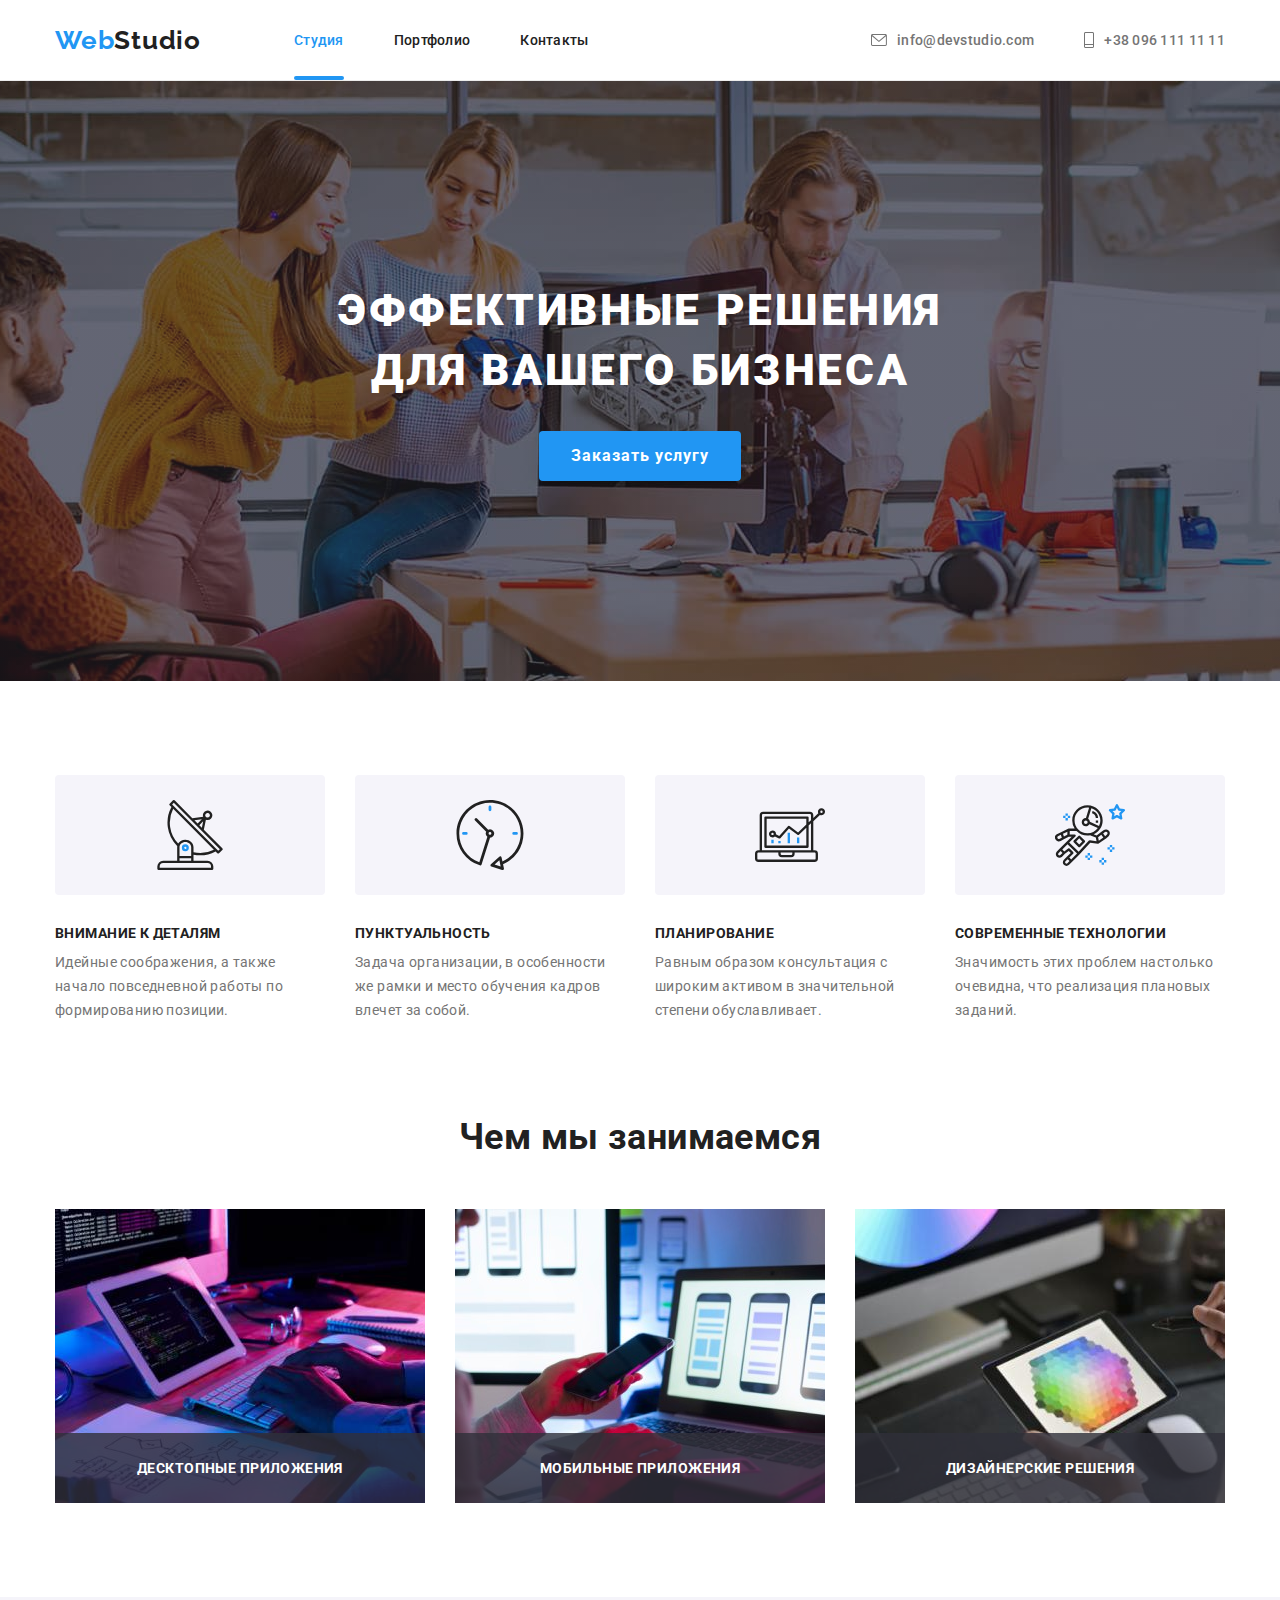
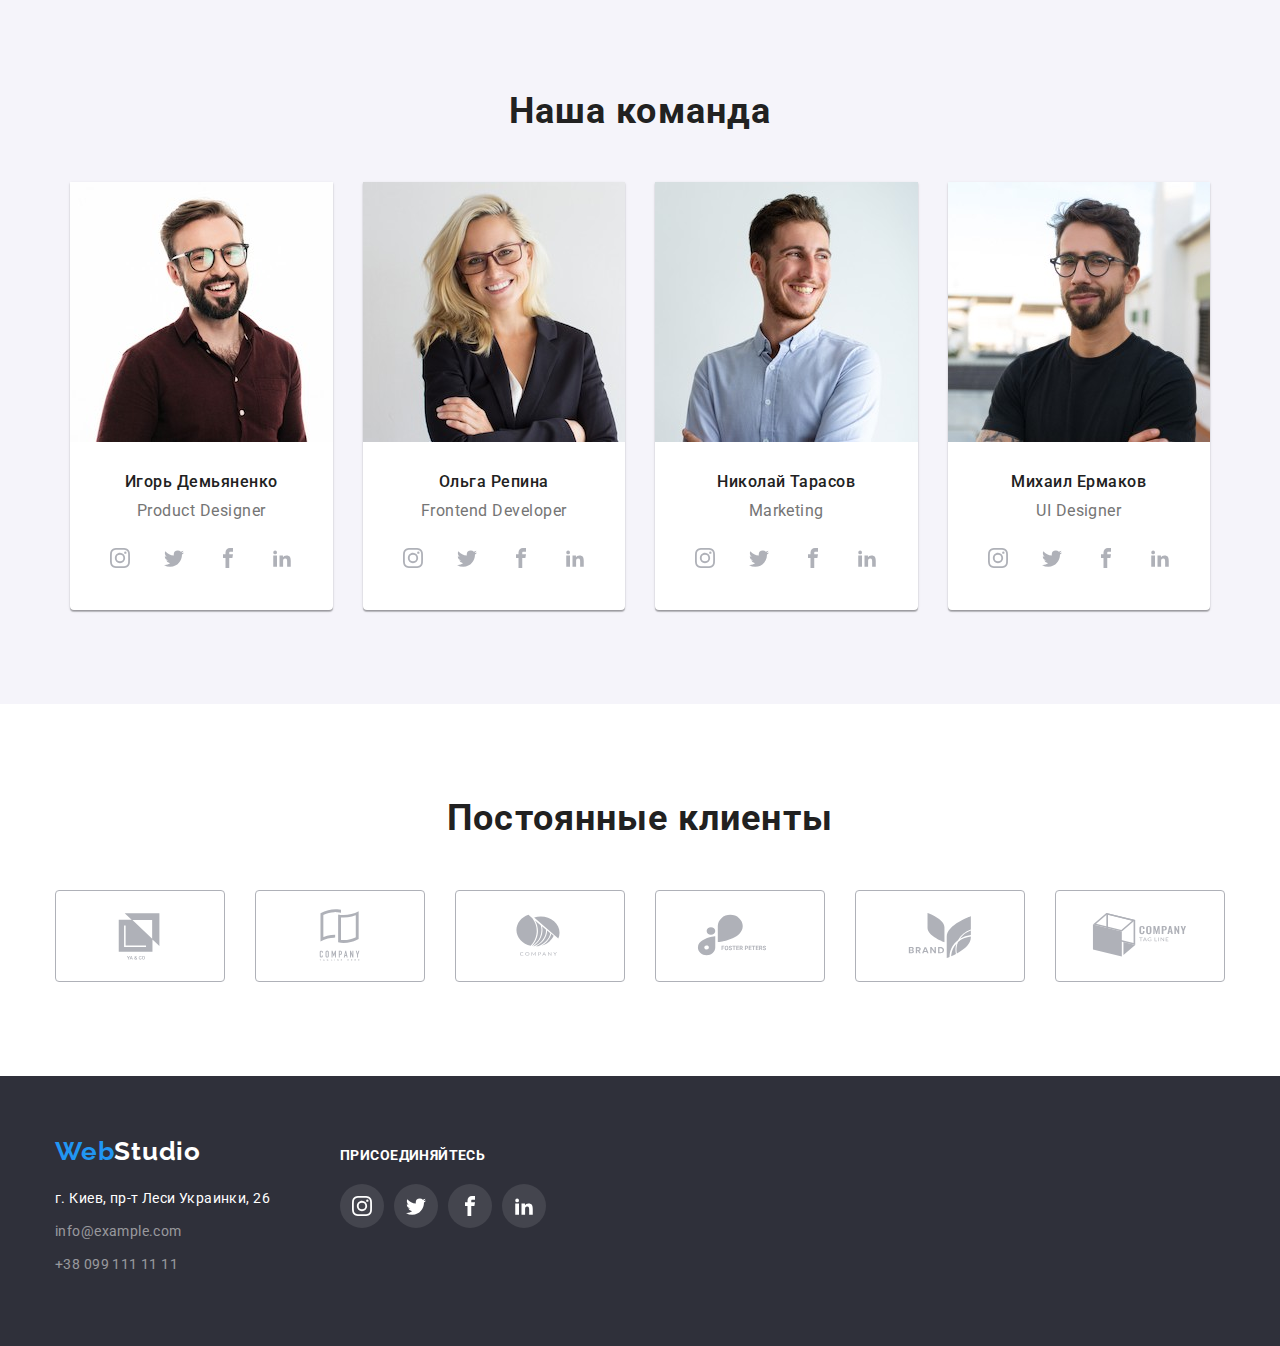
==== index.html @ 1a5aabfd "2" ====
<!DOCTYPE html>
<html lang="en">
  <head>
    <meta charset="UTF-8" />
    <meta http-equiv="X-UA-Compatible" content="IE=edge" />
    <meta name="viewport" content="width=device-width, initial-scale=1.0" />
    <title>Document</title>
    <link rel="preconnect" href="https://fonts.googleapis.com" />
    <link rel="preconnect" href="https://fonts.gstatic.com" crossorigin />
    <link
      rel="stylesheet"
      href="https://cdnjs.cloudflare.com/ajax/libs/modern-normalize/1.0.0/modern-normalize.min.css"
    />
    <link
      href="https://fonts.googleapis.com/css2?family=Raleway:wght@600;700;800&family=Roboto:wght@400;500;700;900&display=swap"
      rel="stylesheet"
    />
    <link rel="stylesheet" href="./css/styles.css" />
  </head>

  <body>
    <!-- Логотип -->
    <header class="header">
      <div class="container nav">
        <a href="./12index.html" class="logo-header">Web<span class="studio">Studio</span></a>
        <nav class="nav">
          <ul class="nav list">
            <li class="header-navigator">
              <a href="./index.html" class="active nav-info">Студия</a>
            </li>
            <li class="header-navigator">
              <a href="./portfolio.html" class="nav-info">Портфолио</a>
            </li>
            <li class="header-navigator"><a href="#contacts" class="nav-info">Контакты</a></li>
          </ul>
        </nav>
        <ul class="heder-contacts list">
          <li class="heder-contacts-link">
            <a href="mailto:info@devstudio.com" class="mail">
              <svg class="heder-icon" width="16" height="12">
               <use href="./images/icons-sprite.svg#icon-email"></use>
              </svg>info@devstudio.com
            </a>
          </li>
          <li class="heder-contacts-link">
            <a href="tel:+380961111111" class="tel">
              <svg class="heder-icon" width="10" height="16">
                <use href="./images/icons-sprite.svg#icon-mobile"></use>
              </svg>+38 096 111 11 11
            </a>
          </li>
        </ul>
      </div>
    </header>
    <!-- Услуги для бизнеса -->
    <main>
      <section class="market wrapper">
        <div class="container">
          <h1 class="solution">Эффективные решения для вашего бизнеса</h1>
          <button class="order" type="button">Заказать услугу</button>
        </div>
      </section>

      <!-- Особенности работы -->

      <section class="section">
        <div class="container">
          <h2 class="visually-hidden">Переваги</h2>
          <ul class="fors list">
            <li class="fors-li">
              <div class="feature">
                <svg width="70" height="70">
                  <use href="./images/icons-sprite.svg#icon-antenna"></use>
                </svg>
              </div>
              <h3 class="soft-skils">Внимание к деталям</h3>
              <p class="skils">
                Идейные соображения, а также начало повседневной работы по формированию позиции.
              </p>
            </li>

            <li class="fors-li">
              <div class="feature">
                <svg width="70" height="70">
                  <use href="./images/icons-sprite.svg#icon-clock"></use>
                </svg>
              </div>
              <h3 class="soft-skils">Пунктуальность</h3>
              <p class="skils">
                Задача организации, в особенности же рамки и место обучения кадров влечет за собой.
              </p>
            </li>

            <li class="fors-li">
              <div class="feature">
                <svg width="70" height="70">
                  <use href="./images/icons-sprite.svg#icon-diagram"></use>
                </svg>
              </div>
              <h3 class="soft-skils">Планирование</h3>
              <p class="skils">
                Равным образом консультация с широким активом в значительной степени обуславливает.
              </p>
            </li>

            <li class="fors-li">
              <div class="feature">
                <svg width="70" height="70">
                  <use href="./images/icons-sprite.svg#icon-astronaut"></use>
                </svg>
              </div>
              <h3 class="soft-skils">Современные технологии</h3>
              <p class="skils">
                Значимость этих проблем настолько очевидна, что реализация плановых заданий.
              </p>
            </li>
          </ul>
        </div>
      </section>

      <!-- Три картинки -->

      <section class="container">
        <div class="section work">
          <h2 class="hobby">Чем мы занимаемся</h2>
          <ul class="pic list">
            <li class="img-box">
              <img src="./images/box1.jpg" width="370" height="294" alt="box 1" />
              <p class="img-text">Десктопные приложения</p>
            </li>
            <li class="img-box">
              <img src="./images/box2.jpg" width="370" height="294" alt="box 2" />
              <p class="img-text">Мобильные приложения</p>
            </li>
            <li class="img-box">
              <img src="./images/box3.jpg" width="370" height="294" alt="box 3" />
              <p class="img-text">Дизайнерские решения</p>
            </li>
          </ul>
        </div>
      </section>

      <!-- Команда фирмы -->

      <section class="team section">
        <div class="container">
          <h2 id="studio" class="mishion">Наша команда</h2>
          <ul class="team-box list">
            <li class="team-box-unit">
              <img src="./images/igor.jpg" width="270" height="260" alt="img" />
              <div class="team-box-info">
                <h3 class="soname">Игорь Демьяненко</h3>
                <p class="job">Product Designer</p>

                 <ul class="soshial-list list">
                    <li class="soshial-links-img">
                      <a class="links-img"
                        href="https://www.instagram.com/">
                        <svg class="icons" width="20" height="20">
                          <use href="./images/symbol-defs.svg#icon-instagram"></use>
                        </svg>
                      </a>
                    </li>
                    <li class="soshial-links-img">
                      <a class="links-img"
                        href="https://www.twitter.com/">
                        <svg class="icons" width="20" height="20">
                          <use href="./images/symbol-defs.svg#icon-twitter"></use>
                        </svg>
                      </a>
                    </li>
                    <li class="soshial-links-img">
                      <a class="links-img"
                        href="https://www.facebook.com/">
                        <svg class="icons" width="20" height="20">
                          <use href="./images/symbol-defs.svg#icon-facebook"></use>
                        </svg>
                      </a>
                    </li>
                    <li class="soshial-links-img">
                      <a class="links-img"
                        href="https://www.linkedin.com/">
                        <svg class="icons" width="20" height="20">
                          <use href="./images/symbol-defs.svg#icon-linkedin2"></use>
                        </svg>
                      </a>
                    </li>
                  </ul> 
                </div>
              
            </li>
            <li class="team-box-unit">
              <img src="./images/olga.jpg" width="270" height="260" alt="img" />
              <div class="team-box-info">
                <h3 class="soname">Ольга Репина</h3>
                <p class="job">Frontend Developer</p>
                <ul class="soshial-list list">
                  <li class="soshial-links-img">
                    <a class="links-img"
                      href="https://www.instagram.com/">
                      <svg class="icons" width="20" height="20">
                        <use href="./images/symbol-defs.svg#icon-instagram"></use>
                      </svg>
                    </a>
                  </li>
                  <li class="soshial-links-img">
                    <a class="links-img"
                      href="https://www.twitter.com/">
                      <svg class="icons" width="20" height="20">
                        <use href="./images/symbol-defs.svg#icon-twitter"></use>
                      </svg>
                    </a>
                  </li>
                  <li class="soshial-links-img">
                    <a class="links-img"
                      href="https://www.facebook.com/">
                      <svg class="icons" width="20" height="20">
                        <use href="./images/symbol-defs.svg#icon-facebook"></use>
                      </svg>
                    </a>
                  </li>
                  <li class="soshial-links-img">
                    <a class="links-img"
                      href="https://www.linkedin.com/">
                      <svg class="icons" width="20" height="20">
                        <use href="./images/symbol-defs.svg#icon-linkedin2"></use>
                      </svg>
                    </a>
                  </li>
                </ul> 
              </div>
            </li>
            <li class="team-box-unit">
              <img src="./images/nikolaj.jpg" width="270" height="260" alt="img" />
              <div class="team-box-info">
                <h3 class="soname">Николай Тарасов</h3>
                <p class="job">Marketing</p>
                <ul class="soshial-list list">
                  <li class="soshial-links-img">
                    <a class="links-img"
                      href="https://www.instagram.com/">
                      <svg class="icons" width="20" height="20">
                        <use href="./images/symbol-defs.svg#icon-instagram"></use>
                      </svg>
                    </a>
                  </li>
                  <li class="soshial-links-img">
                    <a class="links-img"
                      href="https://www.twitter.com/">
                      <svg class="icons" width="20px" height="20px">
                        <use href="./images/symbol-defs.svg#icon-twitter"></use>
                      </svg>
                    </a>
                  </li>
                  <li class="soshial-links-img">
                    <a class="links-img"
                      href="https://www.facebook.com/">
                      <svg class="icons" width="20" height="20">
                        <use href="./images/symbol-defs.svg#icon-facebook"></use>
                      </svg>
                    </a>
                  </li>
                  <li class="soshial-links-img">
                    <a class="links-img"
                      href="https://www.linkedin.com/">
                      <svg class="icons" width="20" height="20">
                        <use href="./images/symbol-defs.svg#icon-linkedin2"></use>
                      </svg>
                    </a>
                  </li>
                </ul> 
              </div>
            </li>
            <li class="team-box-unit">
              <img src="./images/mihail.jpg" width="270" height="260" alt="img" />
              <div class="team-box-info">
                <h3 class="soname">Михаил Ермаков</h3>
                <p class="job">UI Designer</p>
                <ul class="soshial-list list">
                  <li class="soshial-links-img">
                    <a class="links-img"
                      href="https://www.instagram.com/">
                      <svg class="icons" width="20" height="20">
                        <use href="./images/symbol-defs.svg#icon-instagram"></use>
                      </svg>
                    </a>
                  </li>
                  <li class="soshial-links-img">
                    <a class="links-img"
                      href="https://www.twitter.com/">
                      <svg class="icons" width="20" height="20">
                        <use href="./images/symbol-defs.svg#icon-twitter"></use>
                      </svg></a>
                    </a>
                  </li>
                  
                  <li class="soshial-links-img">
                    <a class="links-img"
                      href="https://www.linkedin.com/">
                      <svg class="icons" width="20" height="20">
                        <use href="./images/symbol-defs.svg#icon-facebook"></use>
                      </svg>
                    </a>
                  </li>
                  <li class="soshial-links-img">
                    <a class="links-img"
                      href="https://www.linkedin.com/">
                      <svg class="icons" width="20" height="20">
                        <use href="./images/symbol-defs.svg#icon-linkedin2"></use>
                      </svg>
                    </a>
                  </li>
                </ul> 
              </div>
            </li>
          </ul>
        </div>
      </div>
      </section>

      <!-- Постоянные клиенты -->

      <section class="section">
        <div class="container">
          <h2 class="mishion">Постоянные клиенты</h2>
          <ul class="klients-list list">
            <li class="klients">
              <a class="item-client-link" href=""
                ><svg class="client-icon" width="106" height="60">
                  <use href="./images/symbol-defs.svg#icon-logo-0"></use>
                </svg>
              </a>
            </li>
            <li class="klients">
              <a class="item-client-link" href=""
                ><svg class="client-icon" width="106" height="60">
                  <use href="./images/symbol-defs.svg#icon-logo-1"></use>
                </svg>
              </a>
            </li>
            <li class="klients">
              <a class="item-client-link" href=""
                ><svg class="client-icon" width="106" height="60">
                  <use href="./images/symbol-defs.svg#icon-logo-2"></use>
                </svg>
              </a>
            </li>
            <li class="klients">
              <a class="item-client-link" href=""
                ><svg class="client-icon" width="106" height="60">
                  <use href="./images/symbol-defs.svg#icon-logo-3"></use>
                </svg>
              </a>
            </li>
            <li class="klients">
              <a class="item-client-link" href=""
                ><svg class="client-icon" width="106px" height="60px">
                  <use href="./images/symbol-defs.svg#icon-logo-4"></use>
                </svg>
              </a>
            </li>
            <li class="klients">
              <a class="item-client-link" href=""
                ><svg class="client-icon" width="106" height="60">
                  <use href="./images/symbol-defs.svg#icon-logo-5"></use>
                </svg>
              </a>
            </li>
          </ul>
        </div>
      </section>
    </main>

    <!-- footer -->

    <footer class="grafit">
      <div class="container flex">
        <div class="footer-contacts-info">
          <a class="logo" href="./12index.html">Web<span class="studio-footer">Studio</span></a>
          <address id="contacts">
            <ul class="footer-contacts-block list">
              <li class="footer-contacts">
                <a
                  href="https://goo.gl/maps/5vLrTGRrTv6c7Xk37"
                  target="_blank"
                  rel="noopener noreferrer"
                  class="adress"
                  >г. Киев, пр-т Леси Украинки, 26
                </a>
              </li>
              <li class="footer-contacts">
                <a href="mailto:info@example.com" class="e-adress">info@example.com</a>
              </li>

              <li class="footer-contacts">
                <a href="tel:+380991111111" class="e-adress">+38 099 111 11 11</a>
              </li>
            </ul>
          </address>
        </div>
        <div class="footer-soclink">
          <p class="footer-title">присоединяйтесь</p>
          <ul class="footer-soc-list list">
            <li class="footer-soc-item">
              <a class="footer-soc-link link" href="">
                <svg class="footer-icon" width="20" height="20">
                  <use href="./images/symbol-defs.svg#icon-instagram"></use>
                </svg>
              </a>
            </li>
            <li class="footer-soc-item">
              <a class="footer-soc-link link" href=""
                ><svg class="footer-icon" width="20" height="20">
                  <use href="./images/symbol-defs.svg#icon-twitter"></use>
                </svg>
              </a>
            </li>
            <li class="footer-soc-item">
              <a class="footer-soc-link link" href=""
                ><svg class="footer-icon" width="20" height="20">
                  <use href="./images/symbol-defs.svg#icon-facebook"></use>
                </svg>
              </a>
            </li>
            <li class="footer-soc-item">
              <a class="footer-soc-link link" href=""
                ><svg class="footer-icon" width="20" height="20">
                  <use href="./images/symbol-defs.svg#icon-linkedin2"></use>
                </svg>
              </a>
            </li>
          </ul>
        </div>
      </div>
    </footer>
   <script src="./js/modal.js"></script>
  </body>
</html>
---- css/styles.css ----
*,
*::before,
*::after {
  box-sizing: border-box;
}
:root {
  --card-team-gap: 30px;
  --card-projects-gap: 30px;
  --main-brand-color: #2196f3;
  --sekond-brand-color: #212121;
  --main-body-color: #ffffff;
  --buttom-second-color: #188ce8;
  --text-main-color: #2f303a;
  --text-sekond-color: #757575;
  --background-second-color: #f5f4fa;
  --background: #e5e5e5;
  --icons-first-color:#AFB1B8;
  --e-adress-color: rgba(225, 225, 225, 0.6);
}
body {
  font-family: Roboto, sans-serif;
  color: var(--sekond-brand-color);
  background-color: var(--main-body-color);
  font-size: 14px;
  letter-spacing: 0.03em;
}
h1,
h2,
h3,
h4,
h5,
p {
  margin: 0;
}
img {
  display: block;
  /* min-width: 100%; */
  height: auto;
}
a {
  text-decoration: none;
}
.list {
  list-style: none;
  margin: 0;
  padding-left: 0px;
}
.link {
  text-decoration: none;
  padding: 0px;
}
.section {
  margin: 0 auto;
  padding-top: 94px;
  padding-bottom: 94px;
  /* padding: 0; */
}
.container {
  width: 1200px;
  margin: 0 auto;
  padding: 0 15px;
}
.header {
  padding-top: 25px;
  padding-bottom: 24px;
  border-bottom: 1px solid #ececec;
}
.header-navigator {
  margin-right: 50px;
}
.header-navigator:last-child {
  margin-right: 0px;
}
.nav {
  display: flex;
  margin-right: auto;
  align-items: center;
}
.logo-header {
  font-family: 'Raleway';
  font-weight: 700;
  font-size: 26px;
  line-height: 1.19;
  letter-spacing: 0.03em;
  color: var(--main-brand-color);
  margin-right: 93px;
}
.studio {
  color: var(--sekond-brand-color);
}
.nav .header-navigator {
}
.nav-info {
  position: relative;
  font-weight: 500;
  line-height: 1.14;
  letter-spacing: 0.02em;
  color: var(--sekond-brand-color);
}
.active::after {
  content: '';
  position: absolute;
  left: 0;
  bottom: -32px;
  width: 100%;
  height: 4px;
  border-radius: 2px;
  background-color: var(--main-brand-color);
}
.active {
  color: var(--main-brand-color);
}
.heder-contacts {
  display: flex;
}
.mail, .tel {
  display: flex;
  align-items: center;
  font-family: 'Roboto';
  font-style: normal;
  font-weight: 500;
  letter-spacing: 0.02em;
  color: var(--text-sekond-color);
}
.tel:hover,
.mail:hover {
  color: var(--main-brand-color);
  /* transition-property: color;
  transition-duration: 250ms;
  transition-timing-function: cubic-bezier(0.4, 0, 0.2, 1); */
}
.heder-contacts-link + .heder-contacts-link {
  margin-left: 50px;
}
.heder-icon {
  fill: currentColor;
  margin-right: 10px;
}
.heder-icon:hover{
  fill: currentColor;
}

/* Услуги для бизнеса */

.market {
  background-color: var(--text-main-color);
  padding-top: 200px;
  padding-bottom: 200px;
}
.wrapper {
  margin-left: auto;
  margin-right: auto;
  background-image: linear-gradient(to right, rgba(47, 48, 58, 0.4), rgba(47, 48, 58, 0.4)),
    url(../images/idias\ for\ bisenes.jpg);
  background-repeat: no-repeat;
  background-position: center;
  background-size: cover;
  max-width: 1600px;
  height: 600px;
}

.solution {
  text-align: center;
  width: 696px;
  margin: 0px auto;
  font-family: 'Roboto';
  font-weight: 900;
  font-size: 44px;
  line-height: 1.36;
  letter-spacing: 0.06em;
  text-transform: uppercase;
  color: var(--main-body-color);
}
.order {
  display: block;
  margin: 0 auto;
  padding: 10px 32px 10px 32px;
  margin-top: 30px;
  background: var(--main-brand-color);
  box-shadow: 0px 4px 4px rgba(0, 0, 0, 0.15);
  border: 0;
  border-radius: 4px;
  /* text buttom */
  font-family: 'Roboto';
  font-weight: 700;
  font-size: 16px;
  line-height: 1.88;
  text-align: center;
  letter-spacing: 0.06em;
  color: var(--main-body-color);
  cursor: pointer;
}
.order:hover {
  background-color: var(--buttom-second-color);
}
.order:focus {
  cursor: progress;
}
.visually-hidden {
  position: absolute;
  width: 1px;
  height: 1px;
  margin: -1px;
  border: 0;
  padding: 0;
  white-space: nowrap;
  clip-path: inset(100%);
  clip: rect(0 0 0 0);
  overflow: hidden;
}

/* Особенности работы */

.feature {
  display: flex;
  justify-content: center;
  align-items: center;
  width: 100%;
  height: 120px;
  margin-bottom: 30px;
  background-color: var(--background-second-color);
  border-radius: 4px;
}
.fors {
  display: flex;
}
.fors-li {
  margin-left: 30px;
  max-width: 270px;
}
.fors-li:first-child {
  margin-left: 0px;
}

.soft-skils {
  font-family: 'Roboto';
  font-size: 14px;
  font-weight: 700;
  letter-spacing: 0.03em;
  text-transform: uppercase;
  color: var(--sekond-brand-color);
  margin: 0 0 10px 0;
}
.skils {
  font-family: 'Roboto';
  font-style: normal;
  font-weight: 400;
  line-height: 1.71;
  letter-spacing: 0.03em;
  color: var(--text-sekond-color);
  margin: 0;
}

/* Три картинки */

.work {
  padding-top: 0px;
}
.hobby {
  font-family: 'Roboto';
  font-weight: 700;
  font-size: 36px;
  line-height: 1.16;
  text-align: center;
  color: var(--sekond-brand-color);
  margin-bottom: 50px;
}
.pic {
  display: flex;
}
.img-box {
  margin-right: 30px;
  position: relative;
}
.img-box:last-child {
  margin-right: 0px;
}
.img-text {
  display: flex;
  justify-content: center;
  align-items: center;
  position: absolute;
  width: 100%;
  height: 70px;
  bottom: 0;
  font-weight: 700;
  text-align: center;
  letter-spacing: 0.03em;
  text-transform: uppercase;
  color: var(--main-body-color);
  background: rgba(47, 48, 58, 0.8);
}

/* КОМАНДА */

.team {
  background-color: var(--background-second-color);
}

.mishion {
  font-family: 'Roboto';
  font-weight: 700;
  font-size: 36px;
  line-height: 1.16;
  text-align: center;
  letter-spacing: 0.03em;
  color: var(--sekond-brand-color);
  margin-bottom: 50px;
}

.team-box {
  display: flex;
  justify-content: center;
}

.team-box > .team-box-unit {
  flex-basis: calc(100% / 4 - var(--card-team-gap));
  margin-left: var(--card-team-gap);
}
.team-box-unit {
  background: #ffffff;
  box-shadow: 0px 1px 3px rgba(0, 0, 0, 0.12), 0px 1px 1px rgba(0, 0, 0, 0.14),
    0px 2px 1px rgba(0, 0, 0, 0.2);
  border-radius: 0px 0px 4px 4px;
  overflow: hidden;
}
.team-box-unit:first-child {
  margin-left: 0px;
}
.team-box-info {
  padding: 30px 0;
}

.soname {
  text-align: center;
  font-family: 'Roboto';
  font-weight: 500;
  font-size: 16px;
  line-height: 1.19;
  letter-spacing: 0.03em;
  color: var(--sekond-brand-color);
}
.job {
  text-align: center;
  font-family: 'Roboto';
  font-weight: 400;
  font-size: 16px;
  line-height: 1.19;
  letter-spacing: 0.03em;
  color: var(--text-sekond-color);
  margin-top: 10px;
}
/* ССЫЛКИ НА СОЦ СЕТИ */

.soshial-list {
  display: flex;
  align-items: center;
  justify-content: center;
  margin-top: 16px;
}
.soshial-links-img {
  margin-right: 10px;
}
.soshial-links-img:last-child {
  margin-right: 0px;
}
.links-img {
  display: flex;
  align-items: center;
  justify-content: center;
  width: 44px;
  height: 44px;
  border-radius: 50%;
  color: var(--icons-first-color);
}

.links-img:hover,
.links-img:focus {
  background-color: var(--buttom-second-color);
  color: var(--main-body-color);
  transition-property: background;
  transition-duration: 250ms;
  transition-timing-function: cubic-bezier(0.4, 0, 0.2, 1);
}
.icons {
  fill: currentColor;
  transition-property: fill;
  transition-duration: 250ms;
  transition-timing-function: cubic-bezier(0.4, 0, 0.2, 1);
}
.icons:hover,
.icons:focus {
  fill: currentColor;
}

/* KLIENTS */

.klients-list {
  display: flex;
  justify-content: center;
  margin-left: auto;
  margin-right: auto;
}
.klients {
  margin-right: 30px;
}
.klients:last-child {
  margin-right: 0px;
}
.item-client-link {
  display: flex;
  justify-content: center;
  align-items: center;
  width: 170px;
  height: 92px;
  color: var(--icons-first-color);
  border: 1px solid var(--icons-first-color);
  border-radius: 4px;
}
.item-client-link:hover, .item-client-link:focus {
  color: var(--main-brand-color);
  border-color: var(--main-brand-color);
}
.client-icon {
  fill: currentColor;
}
.client-icon:hover {
  fill: currentColor;
}

/* FOTER */

.grafit {
  background-color: var(--text-main-color);
  padding: 60px 0;
}
.flex {
  display: flex;
  align-items: baseline;
}
.footer-contacts-info {
  margin-right: 70px;
}
.logo {
  display: block;
  margin-bottom: 20px;
  font-family: 'Raleway';
  text-decoration: none;
  font-weight: 700;
  font-size: 26px;
  line-height: 1.19;
  letter-spacing: 0.03em;
  color: var(--main-brand-color);
}
.studio-footer {
  color: var(--main-body-color);
}
.footer-contacts-block {
  margin-bottom: 9px;
}
.footer-contacts {
  margin-bottom: 9px;
}
.footer-contacts:last-child {
  margin-bottom: 0;
}
.adress {
  font-family: 'Roboto';
  font-weight: 400;
  font-style: normal;
  line-height: 1.71;
  letter-spacing: 0.03em;
  color: var(--main-body-color);
}
.e-adress {
  color: var(--e-adress-color);
  font-style: normal;
  font-family: 'Roboto';
  font-weight: 400;
  line-height: 1.71;
  letter-spacing: 0.03em;
}
.adress:hover,
.e-adress:hover,
.e-adress:focus,
.adress:focus {
  color: var(--main-brand-color);
  transition-property: color;
  transition-duration: 250ms;
  transition-timing-function: cubic-bezier(0.4, 0, 0.2, 1);
}

/*-- иконки футера-- */

.footer-title {
  margin-bottom: 20px;
  font-family: 'Roboto';
  font-style: normal;
  font-weight: 700;
  font-size: 14px;
  line-height: 1.14;
  letter-spacing: 0.03em;
  text-transform: uppercase;
  color: var(--main-body-color);
}
.footer-soc-link {
  display: flex;
  width: 44px;
  height: 44px;
  justify-content: center;
  align-items: center;
  border-radius: 50%;
  background: rgba(255, 255, 255, 0.1);
}
.footer-soc-link:hover,
.footer-soc-link:focus {
  background-color: var(--main-brand-color);
  transition-property: background-color;
  transition-duration: 250ms;
  transition-timing-function: cubic-bezier(0.4, 0, 0.2, 1);
}
.footer-soc-list {
  display: flex;
  margin-left: auto;
}
.footer-soc-list .footer-soc-item + .footer-soc-item {
  margin-left: 10px;
}
.footer-soc-link{
  color: var(--main-body-color);
}
.footer-icon {
  fill: currentColor;
}

/* Кнопки портфолио */

.buttom-unit {
  margin-top: 94px;
  margin-bottom: 50px;
}
.menu {
  display: flex;
  justify-content: center;
  margin-bottom: 50px;
}
.filtr {
  margin: 0 8px 0 0px;
}
.filtr:last-child {
  margin: 0;
}
.menu .link {
  padding: 6px 22px;
  border-radius: 4px;
  border: 0;
  font-family: 'Roboto';
  font-style: normal;
  font-weight: 500;
  font-size: 16px;
  line-height: 1.63;
  letter-spacing: 0.03em;
  color: var(--sekond-brand-color);
  background: var(--background-second-color);
  cursor: pointer;
}
.menu .link:hover,
.link:focus {
  background: var(--main-brand-color);
  color: var(--main-body-color);
  box-shadow: 0px 3px 1px rgba(0, 0, 0, 0.1), 0px 1px 2px rgba(0, 0, 0, 0.08),
    0px 2px 2px rgba(0, 0, 0, 0.12);
  transition-property: background-color;
  transition-duration: 250ms;
  transition-timing-function: cubic-bezier(0.4, 0, 0.2, 1);
}

.job-list {
  position: relative;
  display: flex;
  flex-wrap: wrap;
  /* justify-content: center; */
}
.job-project {
  position: relative;
  cursor: pointer;
  flex-basis: calc(100% / 3 - var(--card-projects-gap));
  margin-left: var(--card-projects-gap);
  margin-top: var(--card-projects-gap);
}
.job-project:hover,
.projekt-link:focus {
  box-shadow: 0px 1px 1px rgba(0, 0, 0, 0.12), 0px 4px 4px rgba(0, 0, 0, 0.06),
    1px 4px 6px rgba(0, 0, 0, 0.16);
}

.projekt-link:hover .projekt-text {
  transform: translateY(0);
}
.projekt-img {
  position: relative;
  overflow: hidden;
}
.projekt-text {
  position: absolute;
  top: 0;
  background-color: rgba(33, 150, 243, 0.9);
  padding: 63px 24px;
  transform: translateY(100%);
  transition: transform 250ms cubic-bezier(0.4, 0, 0.2, 1);
  font-weight: 400;
  font-size: 18px;
  line-height: 1.56;
  letter-spacing: 0.03em;
  color: var(--main-body-color);
}
.job-project-box {
  padding: 20px 24px 20px 24px;
  border-left: 1px solid #eeeeee;
  border-right: 1px solid #eeeeee;
  border-bottom: 1px solid #eeeeee;
}
.job-project:nth-child(n + 7) {
  margin-bottom: 0px;
}
.job-project:nth-child(-n + 3) {
  margin-top: 0px;
}
.job-project:nth-child(3n) {
  margin-right: 0px;
}
.job-project:nth-child(3n + 1) {
  margin-left: 0px;
}
.job-result {
  margin-bottom: 4px;
  font-family: 'Roboto';
  font-weight: 700;
  font-size: 18px;
  line-height: 2;
  color: var(--sekond-brand-color);
  letter-spacing: 0.06em;
}
.job-title {
  font-family: 'Roboto';
  font-weight: 400;
  font-size: 16px;
  line-height: 1.88;
  letter-spacing: 0.03em;
  color: var(--text-sekond-color);
}
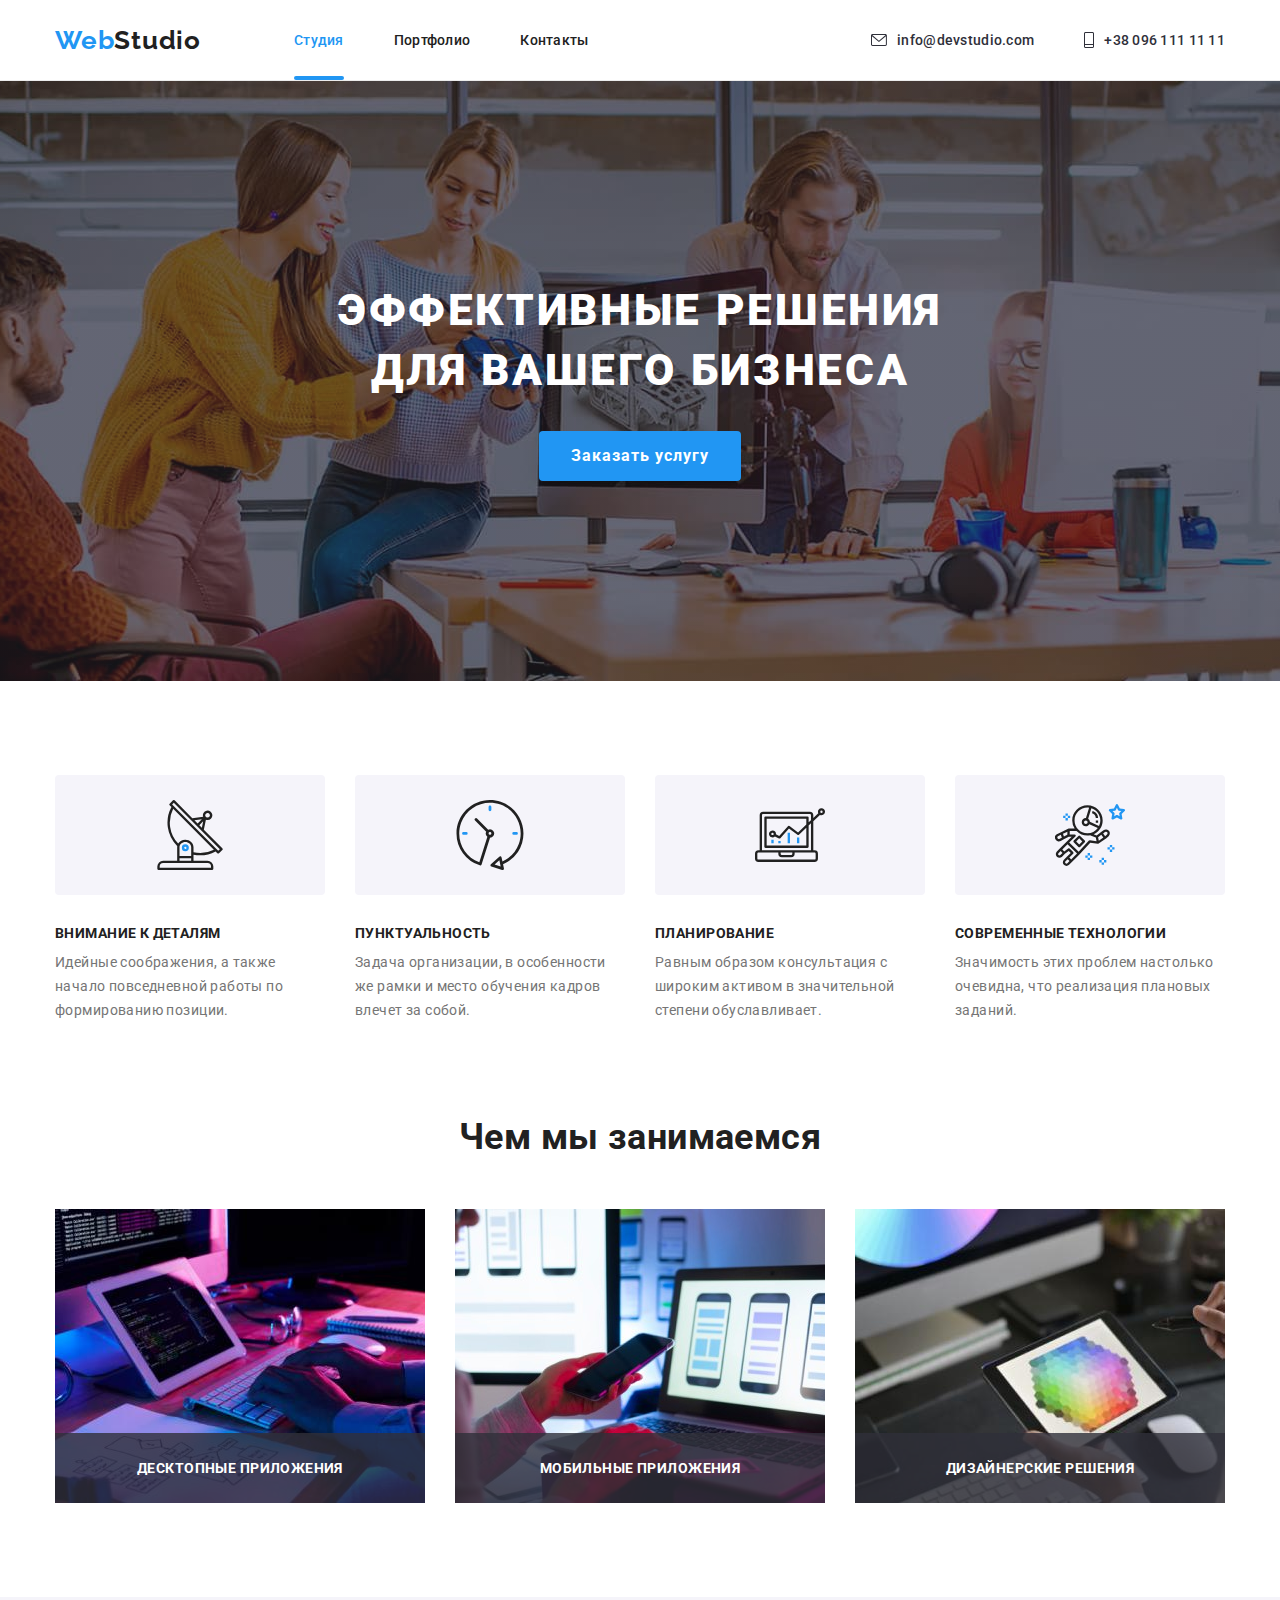
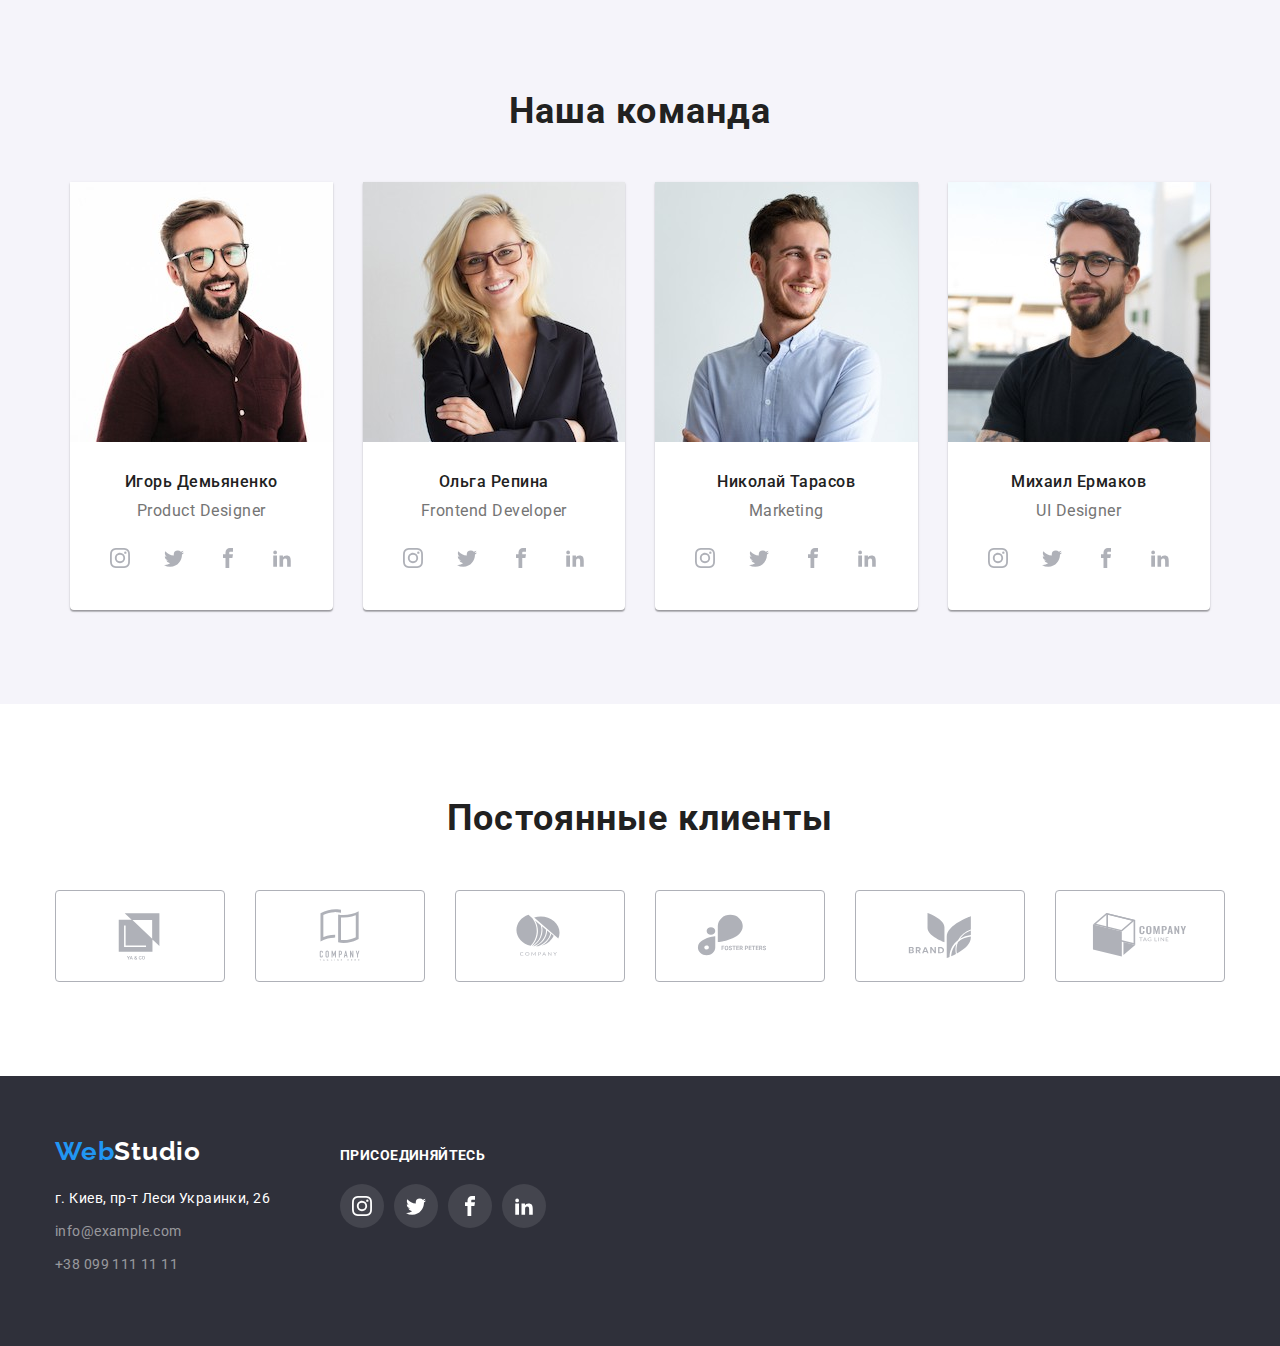
==== commit 6488e348: "2" ====
--- a/index.html
+++ b/index.html
@@ -31,7 +31,9 @@
             <li class="header-navigator">
               <a href="./portfolio.html" class="nav-info">Портфолио</a>
             </li>
-            <li class="header-navigator"><a href="#contacts" class="nav-info">Контакты</a></li>
+            <li class="header-navigator">
+              <a href="#contacts" class="nav-info">Контакты</a>
+            </li>
           </ul>
         </nav>
         <ul class="heder-contacts list">
@@ -57,7 +59,7 @@
       <section class="market wrapper">
         <div class="container">
           <h1 class="solution">Эффективные решения для вашего бизнеса</h1>
-          <button class="order" type="button">Заказать услугу</button>
+          <button class="order" type="button" data-modal-open >Заказать услугу</button>
         </div>
       </section>
 
@@ -433,6 +435,17 @@
         </div>
       </div>
     </footer>
+
+    <div class="backdrop is-hidden" data-modal>
+      <div class="modal">
+        <button type="button" class="modal-close-btn" data-modal-close>
+          <svg class="close-btn" width="11" height="11">
+            <use href="./images/symbol-defs.svg#icon-xx"></use>
+          </svg>
+        </button>
+      </div>
+    </div>
+
    <script src="./js/modal.js"></script>
   </body>
 </html>
--- a/css/styles.css
+++ b/css/styles.css
@@ -14,7 +14,7 @@
   --text-sekond-color: #757575;
   --background-second-color: #f5f4fa;
   --background: #e5e5e5;
-  --icons-first-color:#AFB1B8;
+  --icons-first-color: #afb1b8;
   --e-adress-color: rgba(225, 225, 225, 0.6);
 }
 body {
@@ -53,7 +53,6 @@
   margin: 0 auto;
   padding-top: 94px;
   padding-bottom: 94px;
-  /* padding: 0; */
 }
 .container {
   width: 1200px;
@@ -87,8 +86,6 @@
 }
 .studio {
   color: var(--sekond-brand-color);
-}
-.nav .header-navigator {
 }
 .nav-info {
   position: relative;
@@ -96,6 +93,13 @@
   line-height: 1.14;
   letter-spacing: 0.02em;
   color: var(--sekond-brand-color);
+}
+.nav-info:hover,
+.nav-info:focus {
+  color: var(--main-brand-color);
+  transition-property: color;
+  transition-duration: 250ms;
+  transition-timing-function: cubic-bezier(0.4, 0, 0.2, 1);
 }
 .active::after {
   content: '';
@@ -113,21 +117,22 @@
 .heder-contacts {
   display: flex;
 }
-.mail, .tel {
+.mail,
+.tel {
   display: flex;
   align-items: center;
   font-family: 'Roboto';
   font-style: normal;
   font-weight: 500;
   letter-spacing: 0.02em;
-  color: var(--text-sekond-color);
+  color: var(--text-main-color);
+  transition-property: color;
+  transition-duration: 250ms;
+  transition-timing-function: cubic-bezier(0.4, 0, 0.2, 1);
 }
 .tel:hover,
 .mail:hover {
   color: var(--main-brand-color);
-  /* transition-property: color;
-  transition-duration: 250ms;
-  transition-timing-function: cubic-bezier(0.4, 0, 0.2, 1); */
 }
 .heder-contacts-link + .heder-contacts-link {
   margin-left: 50px;
@@ -136,7 +141,7 @@
   fill: currentColor;
   margin-right: 10px;
 }
-.heder-icon:hover{
+.heder-icon:hover {
   fill: currentColor;
 }
 
@@ -284,8 +289,8 @@
   height: 70px;
   bottom: 0;
   font-weight: 700;
-  text-align: center;
-  letter-spacing: 0.03em;
+  /* text-align: center; */
+  /* letter-spacing: 0.03em; */
   text-transform: uppercase;
   color: var(--main-body-color);
   background: rgba(47, 48, 58, 0.8);
@@ -318,7 +323,7 @@
   margin-left: var(--card-team-gap);
 }
 .team-box-unit {
-  background: #ffffff;
+  background: var(--main-body-color);
   box-shadow: 0px 1px 3px rgba(0, 0, 0, 0.12), 0px 1px 1px rgba(0, 0, 0, 0.14),
     0px 2px 1px rgba(0, 0, 0, 0.2);
   border-radius: 0px 0px 4px 4px;
@@ -372,28 +377,25 @@
   height: 44px;
   border-radius: 50%;
   color: var(--icons-first-color);
+  transition-property: background-color, color;
+  transition-duration: 250ms;
+  transition-timing-function: cubic-bezier(0.4, 0, 0.2, 1);
 }
 
 .links-img:hover,
 .links-img:focus {
   background-color: var(--buttom-second-color);
   color: var(--main-body-color);
-  transition-property: background;
-  transition-duration: 250ms;
-  transition-timing-function: cubic-bezier(0.4, 0, 0.2, 1);
 }
 .icons {
   fill: currentColor;
-  transition-property: fill;
-  transition-duration: 250ms;
-  transition-timing-function: cubic-bezier(0.4, 0, 0.2, 1);
 }
 .icons:hover,
 .icons:focus {
   fill: currentColor;
 }
 
-/* KLIENTS */
+/* ----Постоянные клиенты---- */
 
 .klients-list {
   display: flex;
@@ -416,8 +418,12 @@
   color: var(--icons-first-color);
   border: 1px solid var(--icons-first-color);
   border-radius: 4px;
-}
-.item-client-link:hover, .item-client-link:focus {
+  transition-property: border-color, color;
+  transition-duration: 250ms;
+  transition-timing-function: cubic-bezier(0.4, 0, 0.2, 1);
+}
+.item-client-link:hover,
+.item-client-link:focus {
   color: var(--main-brand-color);
   border-color: var(--main-brand-color);
 }
@@ -471,6 +477,9 @@
   line-height: 1.71;
   letter-spacing: 0.03em;
   color: var(--main-body-color);
+  transition-property: color;
+  transition-duration: 250ms;
+  transition-timing-function: cubic-bezier(0.4, 0, 0.2, 1);
 }
 .e-adress {
   color: var(--e-adress-color);
@@ -479,15 +488,15 @@
   font-weight: 400;
   line-height: 1.71;
   letter-spacing: 0.03em;
+  transition-property: color;
+  transition-duration: 250ms;
+  transition-timing-function: cubic-bezier(0.4, 0, 0.2, 1);
 }
 .adress:hover,
 .e-adress:hover,
 .e-adress:focus,
 .adress:focus {
   color: var(--main-brand-color);
-  transition-property: color;
-  transition-duration: 250ms;
-  transition-timing-function: cubic-bezier(0.4, 0, 0.2, 1);
 }
 
 /*-- иконки футера-- */
@@ -510,14 +519,15 @@
   justify-content: center;
   align-items: center;
   border-radius: 50%;
+  color: var(--main-body-color);
   background: rgba(255, 255, 255, 0.1);
+  transition-property: background-color;
+  transition-duration: 250ms;
+  transition-timing-function: cubic-bezier(0.4, 0, 0.2, 1);
 }
 .footer-soc-link:hover,
 .footer-soc-link:focus {
   background-color: var(--main-brand-color);
-  transition-property: background-color;
-  transition-duration: 250ms;
-  transition-timing-function: cubic-bezier(0.4, 0, 0.2, 1);
 }
 .footer-soc-list {
   display: flex;
@@ -525,9 +535,6 @@
 }
 .footer-soc-list .footer-soc-item + .footer-soc-item {
   margin-left: 10px;
-}
-.footer-soc-link{
-  color: var(--main-body-color);
 }
 .footer-icon {
   fill: currentColor;
@@ -562,6 +569,9 @@
   letter-spacing: 0.03em;
   color: var(--sekond-brand-color);
   background: var(--background-second-color);
+  transition-property: background-color;
+  transition-duration: 250ms;
+  transition-timing-function: cubic-bezier(0.4, 0, 0.2, 1);
   cursor: pointer;
 }
 .menu .link:hover,
@@ -570,16 +580,12 @@
   color: var(--main-body-color);
   box-shadow: 0px 3px 1px rgba(0, 0, 0, 0.1), 0px 1px 2px rgba(0, 0, 0, 0.08),
     0px 2px 2px rgba(0, 0, 0, 0.12);
-  transition-property: background-color;
-  transition-duration: 250ms;
-  transition-timing-function: cubic-bezier(0.4, 0, 0.2, 1);
-}
+  }
 
 .job-list {
   position: relative;
   display: flex;
   flex-wrap: wrap;
-  /* justify-content: center; */
 }
 .job-project {
   position: relative;
@@ -588,13 +594,16 @@
   margin-left: var(--card-projects-gap);
   margin-top: var(--card-projects-gap);
 }
-.job-project:hover,
+.projekt-link{
+  display: block;
+}
+.projekt-link:hover,
 .projekt-link:focus {
   box-shadow: 0px 1px 1px rgba(0, 0, 0, 0.12), 0px 4px 4px rgba(0, 0, 0, 0.06),
     1px 4px 6px rgba(0, 0, 0, 0.16);
 }
 
-.projekt-link:hover .projekt-text {
+.projekt-link:hover .projekt-text, .projekt-link:focus .projekt-text {
   transform: translateY(0);
 }
 .projekt-img {
@@ -649,3 +658,56 @@
   letter-spacing: 0.03em;
   color: var(--text-sekond-color);
 }
+
+/* --MODAL-- */
+
+.backdrop {
+  position: fixed;
+  top: 0;
+  left: 0;
+  width: 100%;
+  height: 100%;
+  background-color: rgba(0, 0, 0, 0.2);
+  transition: opacity 250ms cubic-bezier(0.4, 0, 0.2, 1), visibility 250ms;
+}
+.modal {
+  position: absolute;
+  top: 50%;
+  left: 50%;
+  transform: translate(-50%, -50%);
+  width: 528px;
+  height: 581px;
+  background-color: var(--main-body-color);
+  border-radius: 4px;
+  box-shadow: 0px 1px 3px rgba(0, 0, 0, 0.12), 0px 1px 1px rgba(0, 0, 0, 0.14),
+    0px 2px 1px rgba(0, 0, 0, 0.1);
+}
+
+.modal-close-btn {
+  position: absolute;
+  top: 8px;
+  right: 8px;
+  display: flex;
+  align-items: center;
+  justify-content: center;
+  padding: 0;
+  width: 30px;
+  height: 30px;
+  border-radius: 50%;
+  border: 1px solid rgba(0, 0, 0, 0.1);
+  color: #000;
+  background-color: var(--main-body-color);
+  transition-property: background color;
+  transition-duration: 250ms;
+  transition-timing-function: cubic-bezier(0.4, 0, 0.2, 1);
+}
+.modal-close-btn:hover, .modal-close-btn:focus {
+  cursor: pointer;
+  fill: var(--buttom-second-color);
+  box-shadow: 0px 1px 3px rgba(0, 0, 0, 0.12), 0px 1px 1px rgba(0, 0, 0, 0.14),
+    0px 2px 1px rgba(0, 0, 0, 0.2);
+}
+.backdrop.is-hidden {
+  opacity: 0;
+  pointer-events: none;
+}
